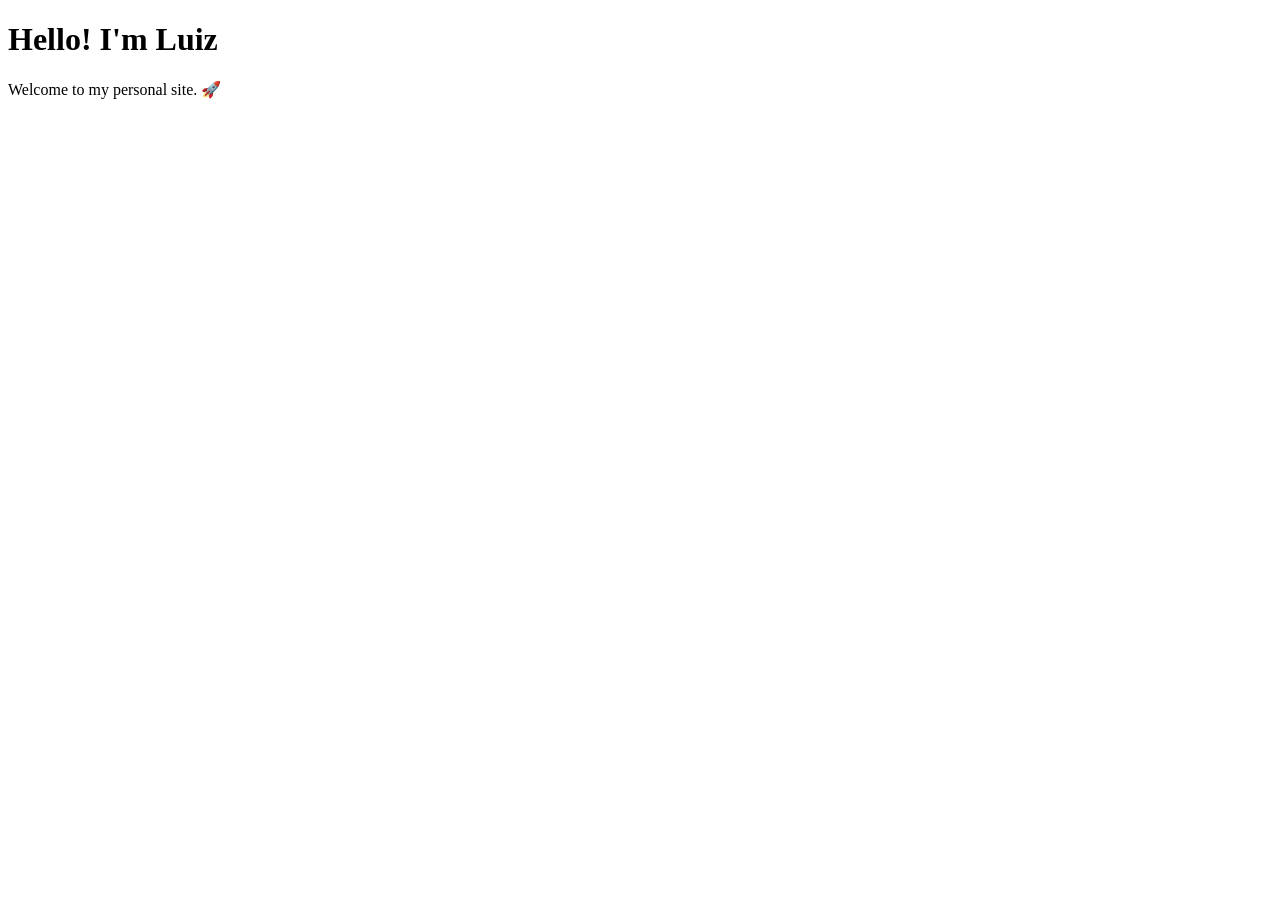
==== index.html @ bf83c4d4 "Initial commit." ====
<!DOCTYPE html>
<html lang="en">
<head>
  <meta charset="UTF-8">
  <title>My Website</title>
  <link rel="stylesheet" href="style.css">
</head>
<body>
  <h1>Hello! I'm Luiz</h1>
  <p>Welcome to my personal site. 🚀</p>
</body>
</html>
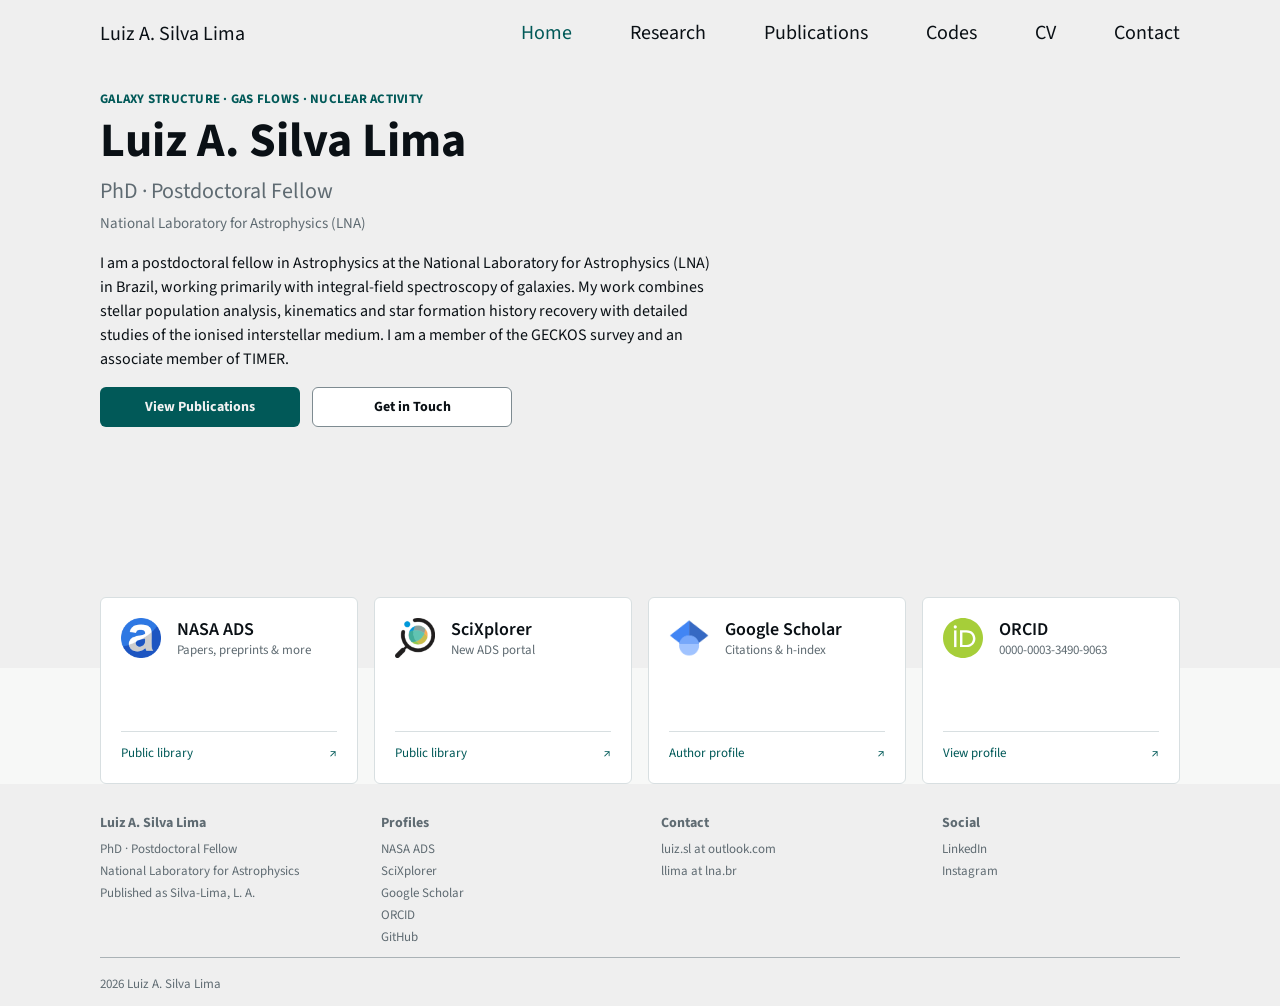
==== commit a8c9beeb: "Rebuild the site from the Penpot design." ====
--- a/index.html
+++ b/index.html
@@ -1,12 +1,234 @@
-<!DOCTYPE html>
+<!doctype html>
 <html lang="en">
-<head>
-  <meta charset="UTF-8">
-  <title>My Website</title>
-  <link rel="stylesheet" href="style.css">
-</head>
-<body>
-  <h1>Hello! I'm Luiz</h1>
-  <p>Welcome to my personal site. 🚀</p>
-</body>
+  <head>
+    <meta charset="utf-8" />
+    <meta name="viewport" content="width=device-width, initial-scale=1" />
+    <title>Luiz A. Silva Lima | Astrophysics</title>
+    <meta
+      name="description"
+      content="Luiz A. Silva Lima, who publishes as Silva-Lima, L. A., is a postdoctoral fellow in astronomy and astrophysics at the National Laboratory for Astrophysics (LNA), working on integral-field spectroscopy of galaxies."
+    />
+    <meta name="theme-color" content="#f7f8f7" />
+    <link rel="icon" href="favicon.svg" type="image/svg+xml" />
+    <link rel="canonical" href="https://luizsl.github.io/" />
+    <meta name="author" content="Luiz A. Silva Lima" />
+    <meta property="og:type" content="website" />
+    <meta property="og:site_name" content="Luiz A. Silva Lima" />
+    <meta property="og:locale" content="en_GB" />
+    <meta property="og:title" content="Luiz A. Silva Lima | Astrophysics" />
+    <meta property="og:description" content="Luiz A. Silva Lima, who publishes as Silva-Lima, L. A., is a postdoctoral fellow in astronomy and astrophysics at the National Laboratory for Astrophysics (LNA), working on integral-field spectroscopy of galaxies." />
+    <meta property="og:url" content="https://luizsl.github.io/" />
+    <meta property="og:image" content="https://luizsl.github.io/images/og-card.jpg" />
+    <meta property="og:image:type" content="image/jpeg" />
+    <meta property="og:image:width" content="1200" />
+    <meta property="og:image:height" content="630" />
+    <meta property="og:image:alt" content="Luiz A. Silva Lima, postdoctoral fellow in Astrophysics" />
+    <meta name="twitter:card" content="summary_large_image" />
+    <meta name="twitter:title" content="Luiz A. Silva Lima | Astrophysics" />
+    <meta name="twitter:description" content="Luiz A. Silva Lima, who publishes as Silva-Lima, L. A., is a postdoctoral fellow in astronomy and astrophysics at the National Laboratory for Astrophysics (LNA), working on integral-field spectroscopy of galaxies." />
+    <meta name="twitter:image" content="https://luizsl.github.io/images/og-card.jpg" />
+    <link rel="stylesheet" href="style.css" />
+    <script type="application/ld+json">
+      {
+        "@context": "https://schema.org",
+        "@graph": [
+          {
+            "@type": "Person",
+            "@id": "https://luizsl.github.io/#person",
+            "name": "Luiz A. Silva Lima",
+            "alternateName": [
+              "Luiz A. Silva-Lima",
+              "L. A. Silva-Lima",
+              "Silva-Lima, L. A.",
+              "Luiz Albérico da Silva Lima"
+            ],
+            "givenName": "Luiz",
+            "familyName": "Silva Lima",
+            "jobTitle": "Postdoctoral Fellow in Astrophysics",
+            "description": "Postdoctoral fellow in Astrophysics at the National Laboratory for Astrophysics (LNA), working with integral-field spectroscopy of galaxies.",
+            "url": "https://luizsl.github.io/",
+            "image": "https://luizsl.github.io/images/portrait.jpg",
+            "email": "mailto:luiz.sl@outlook.com",
+            "identifier": "https://orcid.org/0000-0003-3490-9063",
+            "knowsAbout": [
+              "Astronomy",
+              "Astrophysics",
+              "Integral-field spectroscopy",
+              "Galaxy kinematics",
+              "Galaxy evolution",
+              "Star formation",
+              "Active galactic nuclei",
+              "Stellar populations"
+            ],
+            "worksFor": {
+              "@type": "Organization",
+              "name": "National Laboratory for Astrophysics (LNA)",
+              "address": { "@type": "PostalAddress", "addressCountry": "BR" }
+            },
+            "sameAs": [
+              "https://orcid.org/0000-0003-3490-9063",
+              "https://ui.adsabs.harvard.edu/search/q=author%3A%22Silva-Lima%2C%20Luiz%20A%22",
+              "https://scholar.google.com/scholar?q=%22Silva-Lima%22+astrophysics",
+              "https://github.com/luizsl",
+              "https://www.linkedin.com/in/luiz-silva-lima/",
+              "https://www.instagram.com/luizs.l"
+            ]
+          },
+          {
+            "@type": "WebSite",
+            "@id": "https://luizsl.github.io/#website",
+            "url": "https://luizsl.github.io/",
+            "name": "Luiz A. Silva Lima",
+            "inLanguage": "en",
+            "author": { "@id": "https://luizsl.github.io/#person" }
+          }
+        ]
+      }
+    </script>
+  </head>
+  <body>
+    <a class="skip-link" href="#main">Skip to content</a>
+
+    <header class="site-header">
+      <div class="wrap">
+        <a class="wordmark" href="index.html">Luiz A. Silva Lima</a>
+        <nav class="site-nav" aria-label="Main">
+          <a href="index.html" aria-current="page">Home</a>
+          <a href="research.html">Research</a>
+          <a href="publications.html">Publications</a>
+          <a href="codes.html">Codes</a>
+          <a href="cv.html">CV</a>
+          <a href="contact.html">Contact</a>
+        </nav>
+      </div>
+    </header>
+
+    <main id="main">
+      <section class="hero" aria-labelledby="hero-title">
+        <div class="wrap">
+          <p class="eyebrow hero__focus">Galaxy structure · Gas flows · Nuclear activity</p>
+          <h1 class="display" id="hero-title">Luiz A. Silva Lima</h1>
+          <p class="hero__subtitle">PhD · Postdoctoral Fellow</p>
+          <p class="hero__affiliation">National Laboratory for Astrophysics (LNA)</p>
+          <p class="hero__bio">
+            I am a postdoctoral fellow in Astrophysics at the National Laboratory for
+            Astrophysics (LNA) in Brazil, working primarily with integral-field
+            spectroscopy of galaxies. My work combines stellar population analysis,
+            kinematics and star formation history recovery with detailed studies of the
+            ionised interstellar medium. I am a member of the GECKOS survey and an
+            associate member of TIMER.
+          </p>
+          <div class="hero__actions">
+            <a class="btn btn--primary" href="publications.html">View Publications</a>
+            <a class="btn btn--secondary" href="contact.html">Get in Touch</a>
+          </div>
+        </div>
+      </section>
+
+      <div class="wrap">
+        <div class="profiles">
+          <a
+            class="card profile-card"
+            href="https://ui.adsabs.harvard.edu/search/q=author%3A%22Silva-Lima%2C%20Luiz%20A%22"
+          >
+            <span class="profile-card__head">
+              <img class="profile-card__mark" src="images/icons/ads.png" alt="" width="40" height="40" />
+              <span>
+                <span class="profile-card__title">NASA ADS</span>
+                <span class="profile-card__descriptor">Papers, preprints &amp; more</span>
+              </span>
+            </span>
+            <span class="profile-card__foot">
+              <span>Public library</span>
+              <span aria-hidden="true">↗</span>
+            </span>
+          </a>
+
+          <a class="card profile-card" href="https://scixplorer.org/">
+            <span class="profile-card__head">
+              <img class="profile-card__mark" src="images/icons/scix.png" alt="" width="40" height="40" />
+              <span>
+                <span class="profile-card__title">SciXplorer</span>
+                <span class="profile-card__descriptor">New ADS portal</span>
+              </span>
+            </span>
+            <span class="profile-card__foot">
+              <span>Public library</span>
+              <span aria-hidden="true">↗</span>
+            </span>
+          </a>
+
+          <a
+            class="card profile-card"
+            href="https://scholar.google.com/scholar?q=%22Silva-Lima%22+astrophysics"
+          >
+            <span class="profile-card__head">
+              <img class="profile-card__mark" src="images/icons/scholar.png" alt="" width="40" height="40" />
+              <span>
+                <span class="profile-card__title">Google Scholar</span>
+                <span class="profile-card__descriptor">Citations &amp; h-index</span>
+              </span>
+            </span>
+            <span class="profile-card__foot">
+              <span>Author profile</span>
+              <span aria-hidden="true">↗</span>
+            </span>
+          </a>
+
+          <a class="card profile-card" href="https://orcid.org/0000-0003-3490-9063">
+            <span class="profile-card__head">
+              <img class="profile-card__mark" src="images/icons/orcid.svg" alt="" width="40" height="40" />
+              <span>
+                <span class="profile-card__title">ORCID</span>
+                <span class="profile-card__descriptor">0000-0003-3490-9063</span>
+              </span>
+            </span>
+            <span class="profile-card__foot">
+              <span>View profile</span>
+              <span aria-hidden="true">↗</span>
+            </span>
+          </a>
+        </div>
+      </div>
+    </main>
+
+    <footer class="site-footer">
+      <div class="wrap">
+        <div class="site-footer__grid">
+          <div>
+            <h2>Luiz A. Silva Lima</h2>
+            <p>PhD · Postdoctoral Fellow</p>
+            <p>National Laboratory for Astrophysics</p>
+            <p>Published as Silva-Lima, L. A.</p>
+          </div>
+          <div>
+            <h2>Profiles</h2>
+            <ul>
+              <li><a href="https://ui.adsabs.harvard.edu/search/q=author%3A%22Silva-Lima%2C%20Luiz%20A%22">NASA ADS</a></li>
+              <li><a href="https://scixplorer.org/">SciXplorer</a></li>
+              <li><a href="https://scholar.google.com/scholar?q=%22Silva-Lima%22+astrophysics">Google Scholar</a></li>
+              <li><a href="https://orcid.org/0000-0003-3490-9063">ORCID</a></li>
+              <li><a href="https://github.com/luizsl">GitHub</a></li>
+            </ul>
+          </div>
+          <div>
+            <h2>Contact</h2>
+            <ul>
+              <li><a href="mailto:luiz.sl@outlook.com">luiz.sl at outlook.com</a></li>
+              <li><a href="mailto:llima@lna.br">llima at lna.br</a></li>
+            </ul>
+          </div>
+          <div>
+            <h2>Social</h2>
+            <ul>
+              <li><a href="https://www.linkedin.com/in/luiz-silva-lima/">LinkedIn</a></li>
+              <li><a href="https://www.instagram.com/luizs.l">Instagram</a></li>
+            </ul>
+          </div>
+        </div>
+        <hr class="site-footer__rule" />
+        <p class="site-footer__bottom">2026 Luiz A. Silva Lima</p>
+      </div>
+    </footer>
+  </body>
 </html>
--- a/style.css
+++ b/style.css
@@ -0,0 +1,1123 @@
+/* ==========================================================================
+   Luiz A. Silva Lima — personal website
+   Styles derived from the Penpot design system ("REF — Style Guide" v1.0),
+   rebuilt as one responsive stylesheet: desktop frame 1366 px (gutter 100),
+   mobile frame 390 px (gutter 24).
+   ========================================================================== */
+
+@import url("https://fonts.googleapis.com/css2?family=Source+Sans+3:wght@400;600;700&display=swap");
+
+/* --------------------------------------------------------------------------
+   Design tokens
+   -------------------------------------------------------------------------- */
+
+:root {
+  /* Colour */
+  --page: #f7f8f7;
+  --card: #ffffff;
+  --header: #efefef;
+  --footer: #efefef;
+  --ink: #0a1015;
+  --muted: #5f6b72;
+  --inverse: #f2f2f2;
+  --primary: #015958;
+  --primary-hover: #014a49;
+  --primary-pressed: #013f3e;
+  --border: #d8dfe1;
+  --border-strong: #7e8b91;
+
+  /* Type */
+  --font: "Source Sans 3", "Source Sans Pro", system-ui, -apple-system, sans-serif;
+
+  /* Layout */
+  --frame: 1366px;
+  --content: 1166px;
+  --gutter: 100px;
+  --radius: 6px;
+
+  /* Spacing scale */
+  --space-1: 8px;
+  --space-2: 16px;
+  --space-3: 24px;
+  --space-4: 32px;
+  --space-5: 48px;
+  --space-6: 100px;
+}
+
+*,
+*::before,
+*::after {
+  box-sizing: border-box;
+}
+
+html {
+  scroll-behavior: smooth;
+}
+
+body {
+  display: flex;
+  flex-direction: column;
+  min-height: 100vh;
+  min-width: 320px;
+  margin: 0;
+  background: var(--page);
+  color: var(--ink);
+  font-family: var(--font);
+  font-size: 16px;
+  line-height: 1.5;
+  -webkit-font-smoothing: antialiased;
+}
+
+img {
+  max-width: 100%;
+  height: auto;
+  display: block;
+}
+
+a {
+  color: inherit;
+}
+
+:focus-visible {
+  outline: 2px solid var(--primary);
+  outline-offset: 2px;
+}
+
+/* --------------------------------------------------------------------------
+   Typography scale
+   -------------------------------------------------------------------------- */
+
+h1,
+h2,
+h3,
+h4,
+p,
+ul,
+ol,
+figure {
+  margin: 0;
+}
+
+h1 {
+  font-size: 40px;
+  font-weight: 400;
+  line-height: 1;
+  letter-spacing: 0;
+}
+
+.display {
+  font-size: 48px;
+  font-weight: 700;
+  line-height: 1.05;
+}
+
+h2 {
+  font-size: 32px;
+  font-weight: 400;
+  line-height: 1.05;
+}
+
+h3 {
+  font-size: 24px;
+  font-weight: 400;
+  line-height: 1.5;
+}
+
+.eyebrow {
+  font-size: 13px;
+  font-weight: 700;
+  line-height: 1.2;
+  letter-spacing: 0.02em;
+  text-transform: uppercase;
+  color: var(--primary);
+}
+
+.lead {
+  font-size: 18px;
+  font-weight: 400;
+  line-height: 1.45;
+  color: var(--muted);
+}
+
+.prose {
+  font-size: 17px;
+  line-height: 1.6;
+}
+
+.body-text {
+  font-size: 16px;
+  line-height: 1.55;
+}
+
+.caption {
+  font-size: 14px;
+  line-height: 1.5;
+  color: var(--muted);
+}
+
+.meta {
+  font-size: 11px;
+  font-weight: 700;
+  line-height: 1.45;
+  letter-spacing: 0.04em;
+  color: var(--muted);
+  text-transform: uppercase;
+}
+
+/* --------------------------------------------------------------------------
+   Layout helpers
+   -------------------------------------------------------------------------- */
+
+.wrap {
+  width: 100%;
+  max-width: var(--frame);
+  margin-inline: auto;
+  padding-inline: var(--gutter);
+}
+
+.page-main,
+main {
+  flex: 1 0 auto;
+}
+
+.page-title {
+  padding-top: 100px;
+}
+
+.page-title h1 {
+  margin-bottom: 12px;
+}
+
+.page-title .lead {
+  max-width: 760px;
+}
+
+.section {
+  padding-block: var(--space-4);
+}
+
+.skip-link {
+  position: absolute;
+  left: -9999px;
+  top: 0;
+  z-index: 10;
+  padding: 12px 20px;
+  background: var(--card);
+  border: 1px solid var(--primary);
+  border-radius: var(--radius);
+}
+
+.skip-link:focus {
+  left: 16px;
+  top: 16px;
+}
+
+/* --------------------------------------------------------------------------
+   Header
+   -------------------------------------------------------------------------- */
+
+.site-header {
+  background: var(--header);
+}
+
+.site-header .wrap {
+  display: flex;
+  align-items: center;
+  justify-content: space-between;
+  gap: var(--space-4);
+  min-height: 68px;
+}
+
+.wordmark {
+  font-size: 20px;
+  font-weight: 400;
+  line-height: 1.2;
+  text-decoration: none;
+  white-space: nowrap;
+}
+
+.site-nav {
+  display: flex;
+  align-items: center;
+  gap: 58px;
+}
+
+.site-nav a {
+  font-size: 20px;
+  font-weight: 400;
+  line-height: 1.2;
+  text-decoration: none;
+  padding-block: 5px;
+  border-bottom: 2px solid transparent;
+}
+
+.site-nav a:hover {
+  color: var(--primary);
+}
+
+.site-nav a[aria-current="page"] {
+  color: var(--primary);
+}
+
+/* --------------------------------------------------------------------------
+   Home — hero
+   -------------------------------------------------------------------------- */
+
+.hero {
+  background: var(--header);
+}
+
+.hero .wrap {
+  padding-top: var(--space-3);
+  min-height: 600px;
+}
+
+.hero__focus {
+  margin-bottom: var(--space-1);
+}
+
+.hero h1 {
+  margin-bottom: 10px;
+}
+
+.hero__subtitle {
+  font-size: 22px;
+  line-height: 1.4;
+  color: var(--muted);
+  margin-bottom: 6px;
+}
+
+.hero__affiliation {
+  font-size: 15px;
+  line-height: 1.5;
+  color: var(--muted);
+  margin-bottom: var(--space-2);
+}
+
+.hero__bio {
+  max-width: 620px;
+  font-size: 16px;
+  line-height: 1.5;
+  margin-bottom: var(--space-2);
+}
+
+.hero__actions {
+  display: flex;
+  flex-wrap: wrap;
+  gap: 12px;
+}
+
+/* --------------------------------------------------------------------------
+   Buttons
+   -------------------------------------------------------------------------- */
+
+.btn {
+  display: inline-flex;
+  align-items: center;
+  justify-content: center;
+  min-width: 200px;
+  height: 40px;
+  padding-inline: var(--space-3);
+  border: 1.5px solid transparent;
+  border-radius: var(--radius);
+  font-size: 14px;
+  font-weight: 700;
+  line-height: 1.2;
+  text-decoration: none;
+  transition: background-color 120ms ease, color 120ms ease, border-color 120ms ease;
+}
+
+.btn--primary {
+  background: var(--primary);
+  color: var(--inverse);
+}
+
+.btn--primary:hover {
+  background: var(--primary-hover);
+}
+
+.btn--primary:active {
+  background: var(--primary-pressed);
+}
+
+.btn--secondary {
+  background: var(--card);
+  color: var(--ink);
+  border-color: var(--border-strong);
+}
+
+.btn--secondary:hover {
+  border-color: var(--primary);
+  color: var(--primary);
+}
+
+.btn[aria-disabled="true"] {
+  background: var(--header);
+  color: var(--muted);
+  border-color: transparent;
+  pointer-events: none;
+}
+
+/* --------------------------------------------------------------------------
+   Cards
+   -------------------------------------------------------------------------- */
+
+.card {
+  background: var(--card);
+  border: 1px solid var(--border);
+  border-radius: var(--radius);
+}
+
+/* Profile link cards (Home) ------------------------------------------------ */
+
+.profiles {
+  display: grid;
+  grid-template-columns: repeat(4, minmax(0, 1fr));
+  gap: var(--space-2);
+  margin-top: -71px;
+  position: relative;
+}
+
+.profile-card {
+  display: flex;
+  flex-direction: column;
+  justify-content: space-between;
+  min-height: 187px;
+  padding: 20px;
+  text-decoration: none;
+}
+
+.profile-card:hover {
+  border-color: var(--border-strong);
+}
+
+.profile-card__head {
+  display: grid;
+  grid-template-columns: auto 1fr;
+  column-gap: var(--space-2);
+  align-items: start;
+}
+
+/* Let the wrapper collapse so title and descriptor become grid items. */
+.profile-card__head > span:last-child {
+  display: contents;
+}
+
+
+
+.profile-card__mark {
+  grid-row: span 2;
+  flex: none;
+  width: 40px;
+  height: 40px;
+  object-fit: contain;
+}
+
+.profile-card__title {
+  display: block;
+  font-size: 18px;
+  font-weight: 600;
+  line-height: 1.3;
+}
+
+.profile-card__descriptor {
+  display: block;
+  font-size: 13px;
+  line-height: 1.5;
+  color: var(--muted);
+}
+
+.profile-card__foot {
+  display: flex;
+  align-items: center;
+  justify-content: space-between;
+  gap: var(--space-2);
+  border-top: 1px solid var(--border);
+  padding-top: 12px;
+  font-size: 13px;
+  color: var(--primary);
+}
+
+/* Compact profile cards (Publications) ------------------------------------ */
+
+.profiles--compact {
+  margin-top: 0;
+  margin-bottom: var(--space-4);
+  gap: var(--space-2);
+}
+
+.profile-card--compact {
+  flex-direction: row;
+  align-items: center;
+  justify-content: flex-start;
+  gap: var(--space-2);
+  min-height: 78px;
+  padding: 16px;
+  text-decoration: none;
+}
+
+.profile-card--compact .profile-card__mark {
+  width: 40px;
+  height: 40px;
+}
+
+.profile-card--compact .profile-card__title {
+  font-size: 20px;
+  font-weight: 400;
+}
+
+.profile-card--compact .profile-card__hint {
+  display: block;
+  font-size: 14px;
+  color: var(--primary);
+}
+
+/* Stat cards --------------------------------------------------------------- */
+
+.stats {
+  display: grid;
+  grid-template-columns: repeat(4, minmax(0, 1fr));
+  gap: var(--space-2);
+}
+
+.stat-card {
+  position: relative;
+  padding: 20px;
+  min-height: 94px;
+}
+
+.stat-card::before {
+  content: "";
+  position: absolute;
+  inset-block-start: 8px;
+  inset-inline-start: 20px;
+  width: 20px;
+  height: 2px;
+  border-radius: 1px;
+  background: var(--primary);
+}
+
+.stat-card__value {
+  font-size: 28px;
+  font-weight: 700;
+  line-height: 1.2;
+}
+
+.stat-card__label {
+  font-size: 11px;
+  font-weight: 600;
+  line-height: 1.5;
+  color: var(--muted);
+}
+
+/* --------------------------------------------------------------------------
+   Research
+   -------------------------------------------------------------------------- */
+
+.research-intro {
+  display: grid;
+  grid-template-columns: minmax(0, 692px) 410px;
+  justify-content: space-between;
+  column-gap: 64px;
+  padding-block: 100px var(--space-4);
+}
+
+.research-intro__portrait {
+  align-self: start;
+}
+
+.research-intro__portrait img {
+  width: 100%;
+  height: auto;
+}
+
+.research-intro .prose,
+.research-intro .caption,
+.research-intro .lead {
+  max-width: 692px;
+}
+
+.research-intro h1 {
+  margin-bottom: 16px;
+}
+
+.research-intro .lead {
+  margin-bottom: 6px;
+}
+
+.research-intro .caption {
+  font-size: 15px;
+  margin-bottom: var(--space-3);
+}
+
+.research-list {
+  display: grid;
+  gap: var(--space-4);
+  padding-bottom: var(--space-5);
+}
+
+.research-card {
+  display: flex;
+  align-items: center;
+  gap: 44px;
+  min-height: 390px;
+  padding: var(--space-3);
+}
+
+.research-card__media {
+  flex: 1 1 auto;
+  min-width: 0;
+  display: flex;
+  align-items: center;
+  justify-content: center;
+}
+
+.research-card__media img {
+  width: 100%;
+  max-height: 322px;
+  object-fit: contain;
+}
+
+/* Text sits on the outer edge of the card and aligns away from the figure. */
+.research-card__body {
+  flex: 0 0 406px;
+  max-width: 406px;
+  text-align: right;
+}
+
+.research-card__kicker {
+  font-size: 20px;
+  line-height: 1.2;
+  color: var(--muted);
+  margin-top: 8px;
+}
+
+.research-card h2 {
+  font-size: 32px;
+}
+
+.research-card p {
+  margin-top: 12px;
+  font-size: 16px;
+  color: var(--muted);
+}
+
+.research-card--reverse {
+  flex-direction: row-reverse;
+}
+
+.research-card--reverse .research-card__body {
+  text-align: left;
+}
+
+.figure-pending {
+  display: grid;
+  place-items: center;
+  width: 100%;
+  min-height: 260px;
+  border: 1px dashed var(--border-strong);
+  border-radius: var(--radius);
+  color: var(--muted);
+  font-size: 14px;
+  text-align: center;
+  padding: var(--space-3);
+}
+
+/* --------------------------------------------------------------------------
+   Publications
+   -------------------------------------------------------------------------- */
+
+.publications-head h1 {
+  margin-bottom: 12px;
+}
+
+.publications-head .lead {
+  margin-bottom: var(--space-3);
+}
+
+.pub-card {
+  padding: var(--space-3);
+  margin-bottom: var(--space-2);
+}
+
+.pub-card h2 {
+  font-size: 32px;
+  margin-bottom: var(--space-2);
+}
+
+.ref-list {
+  list-style: none;
+  padding: 0;
+  display: grid;
+  gap: var(--space-2);
+}
+
+.ref-list li {
+  font-size: 16px;
+  line-height: 1.55;
+}
+
+.ref-list .ref-links {
+  display: inline-flex;
+  gap: 14px;
+  margin-left: 6px;
+  font-size: 14px;
+  font-weight: 700;
+  white-space: nowrap;
+}
+
+.ref-list a,
+.contact-card a {
+  color: var(--primary);
+  text-decoration: none;
+  border-bottom: 1px solid transparent;
+}
+
+.ref-list a:hover,
+.contact-card a:hover {
+  border-bottom-color: currentColor;
+}
+
+.pub-card + .stats {
+  margin-top: var(--space-4);
+  margin-bottom: var(--space-5);
+}
+
+/* --------------------------------------------------------------------------
+   Codes
+   -------------------------------------------------------------------------- */
+
+.codes-grid {
+  display: grid;
+  grid-template-columns: repeat(3, minmax(0, 1fr));
+  gap: 43px;
+  padding-bottom: var(--space-5);
+}
+
+.code-card {
+  display: flex;
+  flex-direction: column;
+  padding: var(--space-3);
+  min-height: 341px;
+}
+
+.code-card__top {
+  display: flex;
+  align-items: center;
+  justify-content: space-between;
+  gap: var(--space-2);
+  margin-bottom: 16px;
+}
+
+.code-card__category {
+  display: flex;
+  align-items: center;
+  gap: 10px;
+  font-size: 11px;
+  font-weight: 700;
+  letter-spacing: 0.04em;
+  text-transform: uppercase;
+  color: var(--primary);
+}
+
+.code-card__category::before {
+  content: "";
+  width: 8px;
+  height: 8px;
+  border-radius: 2px;
+  background: var(--primary);
+}
+
+.badge {
+  display: inline-grid;
+  place-items: center;
+  min-width: 96px;
+  height: 20px;
+  padding-inline: 8px;
+  border-radius: 4px;
+  background: var(--primary);
+  color: var(--inverse);
+  font-size: 11px;
+  font-weight: 700;
+  letter-spacing: 0.04em;
+  text-transform: uppercase;
+}
+
+.code-card h2 {
+  font-size: 32px;
+  line-height: 1.1;
+  margin-bottom: 16px;
+}
+
+.code-card__subtitle {
+  font-size: 20px;
+  line-height: 1.2;
+  color: var(--muted);
+  margin-bottom: 12px;
+}
+
+.code-card__description {
+  font-size: 16px;
+  color: var(--muted);
+}
+
+.code-card__meta {
+  margin-top: auto;
+  padding-top: var(--space-3);
+}
+
+.code-card__links {
+  display: flex;
+  flex-wrap: wrap;
+  gap: 20px;
+  margin-top: var(--space-2);
+  padding-top: var(--space-2);
+  border-top: 1px solid var(--border);
+  font-size: 14px;
+  font-weight: 700;
+}
+
+.code-card__links a {
+  color: var(--primary);
+  text-decoration: none;
+}
+
+.code-card__links a:hover {
+  text-decoration: underline;
+}
+
+/* --------------------------------------------------------------------------
+   CV
+   -------------------------------------------------------------------------- */
+
+.cv-actions {
+  margin-block: var(--space-3) var(--space-4);
+}
+
+.cv-sheets {
+  display: grid;
+  gap: var(--space-2);
+  padding-bottom: var(--space-5);
+}
+
+.cv-sheet {
+  border: 1px solid var(--border);
+  background: var(--card);
+}
+
+.cv-sheet img {
+  width: 100%;
+  height: auto;
+}
+
+/* --------------------------------------------------------------------------
+   Contact
+   -------------------------------------------------------------------------- */
+
+.contact-grid {
+  display: grid;
+  grid-template-columns: repeat(auto-fit, minmax(280px, 300px));
+  gap: 31px;
+  padding-block: var(--space-4) var(--space-5);
+}
+
+.contact-card {
+  padding: var(--space-3);
+  min-height: 108px;
+}
+
+.contact-card__icon {
+  width: 36px;
+  height: 24px;
+  margin-bottom: 12px;
+  color: var(--primary);
+}
+
+.contact-card__address {
+  font-size: 16px;
+  font-weight: 700;
+}
+
+.contact-card__note {
+  font-size: 14px;
+  color: var(--muted);
+  margin-top: 2px;
+}
+
+/* --------------------------------------------------------------------------
+   Footer
+   -------------------------------------------------------------------------- */
+
+.site-footer {
+  background: var(--footer);
+  margin-top: auto;
+}
+
+.site-footer__grid {
+  display: grid;
+  grid-template-columns: repeat(4, minmax(0, 1fr));
+  gap: 42px;
+  padding-block: 30px var(--space-1);
+}
+
+.site-footer h2 {
+  font-size: 14px;
+  font-weight: 700;
+  line-height: 1.35;
+  color: var(--muted);
+  margin-bottom: 6px;
+}
+
+.site-footer ul {
+  list-style: none;
+  padding: 0;
+  display: grid;
+  gap: 0;
+}
+
+.site-footer li,
+.site-footer p {
+  font-size: 13px;
+  line-height: 1.69;
+  color: var(--muted);
+}
+
+.site-footer a {
+  text-decoration: none;
+}
+
+.site-footer a:hover {
+  color: var(--primary);
+}
+
+.site-footer__rule {
+  border: 0;
+  border-top: 1px solid var(--border-strong);
+  opacity: 0.6;
+  margin: 0;
+}
+
+.site-footer__bottom {
+  font-size: 14px;
+  line-height: 1.5;
+  color: var(--muted);
+  padding-block: 16px 10px;
+}
+
+/* --------------------------------------------------------------------------
+   404
+   -------------------------------------------------------------------------- */
+
+.error-page {
+  display: grid;
+  align-content: center;
+  gap: var(--space-3);
+  min-height: 60vh;
+  padding-block: var(--space-5);
+}
+
+/* --------------------------------------------------------------------------
+   Responsive — mobile frame (390 px, gutter 24)
+   -------------------------------------------------------------------------- */
+
+@media (max-width: 1100px) {
+  :root {
+    --gutter: 48px;
+  }
+
+  .site-nav {
+    gap: 32px;
+  }
+
+  .research-card {
+    gap: var(--space-4);
+  }
+}
+
+@media (max-width: 900px) {
+  :root {
+    --gutter: 24px;
+  }
+
+  .site-header .wrap {
+    flex-direction: column;
+    align-items: flex-start;
+    gap: var(--space-2);
+    padding-block: 16px;
+  }
+
+  .site-nav {
+    flex-wrap: wrap;
+    gap: 4px 16px;
+  }
+
+  .site-nav a {
+    font-size: 18px;
+  }
+
+  .hero .wrap {
+    min-height: 0;
+    padding-block: var(--space-4) var(--space-4);
+  }
+
+  .hero h1 {
+    font-size: 34px;
+    font-weight: 700;
+    line-height: 1.1;
+  }
+
+  .hero__focus {
+    font-size: 10px;
+  }
+
+  .hero__subtitle {
+    font-size: 18px;
+  }
+
+  .hero__affiliation {
+    font-size: 13px;
+  }
+
+  .hero__bio {
+    font-size: 14px;
+  }
+
+  .hero__actions {
+    flex-direction: column;
+    align-items: stretch;
+  }
+
+  .hero__actions .btn {
+    min-width: 0;
+  }
+
+  .profiles {
+    margin-top: 0;
+    padding-top: var(--space-4);
+    grid-template-columns: 1fr;
+  }
+
+  .profile-card {
+    min-height: 68px;
+    gap: 12px;
+    padding: 16px;
+  }
+
+  .profile-card__foot {
+    border-top: 0;
+    padding-top: 0;
+  }
+
+  .profiles--compact .profile-card__title {
+    font-size: 18px;
+  }
+
+  .research-intro {
+    grid-template-columns: minmax(0, 1fr);
+    row-gap: var(--space-4);
+  }
+
+  .research-intro__portrait {
+    order: 2;
+  }
+
+  .research-intro .lead {
+    font-size: 18px;
+  }
+
+  .research-card,
+  .research-card--reverse {
+    flex-direction: column;
+    align-items: stretch;
+    gap: var(--space-3);
+    padding: var(--space-3);
+    min-height: 0;
+  }
+
+  .research-card--reverse .research-card__body {
+    text-align: left;
+  }
+
+  .research-card__body {
+    flex: 1 1 auto;
+    max-width: none;
+    text-align: left;
+  }
+
+  .research-card h2 {
+    font-size: 28px;
+  }
+
+  .codes-grid {
+    grid-template-columns: 1fr;
+    gap: var(--space-3);
+  }
+
+  .stats {
+    grid-template-columns: 1fr;
+    gap: var(--space-2);
+  }
+
+  .stat-card {
+    min-height: 68px;
+    display: flex;
+    align-items: baseline;
+    gap: 10px;
+    padding: 16px;
+  }
+
+  .stat-card__value {
+    font-size: 26px;
+  }
+
+  .site-footer__grid {
+    grid-template-columns: 1fr;
+    gap: var(--space-3);
+    padding-block: var(--space-3) var(--space-1);
+  }
+
+  .contact-grid {
+    grid-template-columns: 1fr;
+  }
+
+  .page-title {
+    padding-top: var(--space-4);
+  }
+
+  .page-title h1 {
+    font-size: 34px;
+    font-weight: 700;
+    line-height: 1.1;
+  }
+}
+
+@media (prefers-reduced-motion: reduce) {
+  html {
+    scroll-behavior: auto;
+  }
+
+  * {
+    transition: none !important;
+  }
+}
+
+/* Print: the CV sheets are the printable artefact. */
+@media print {
+  .site-header,
+  .site-footer,
+  .skip-link,
+  .cv-actions {
+    display: none !important;
+  }
+
+  .cv-sheet {
+    border: 0;
+    break-inside: avoid;
+    page-break-inside: avoid;
+  }
+
+  .cv-sheet img {
+    max-height: 100vh;
+    object-fit: contain;
+  }
+}
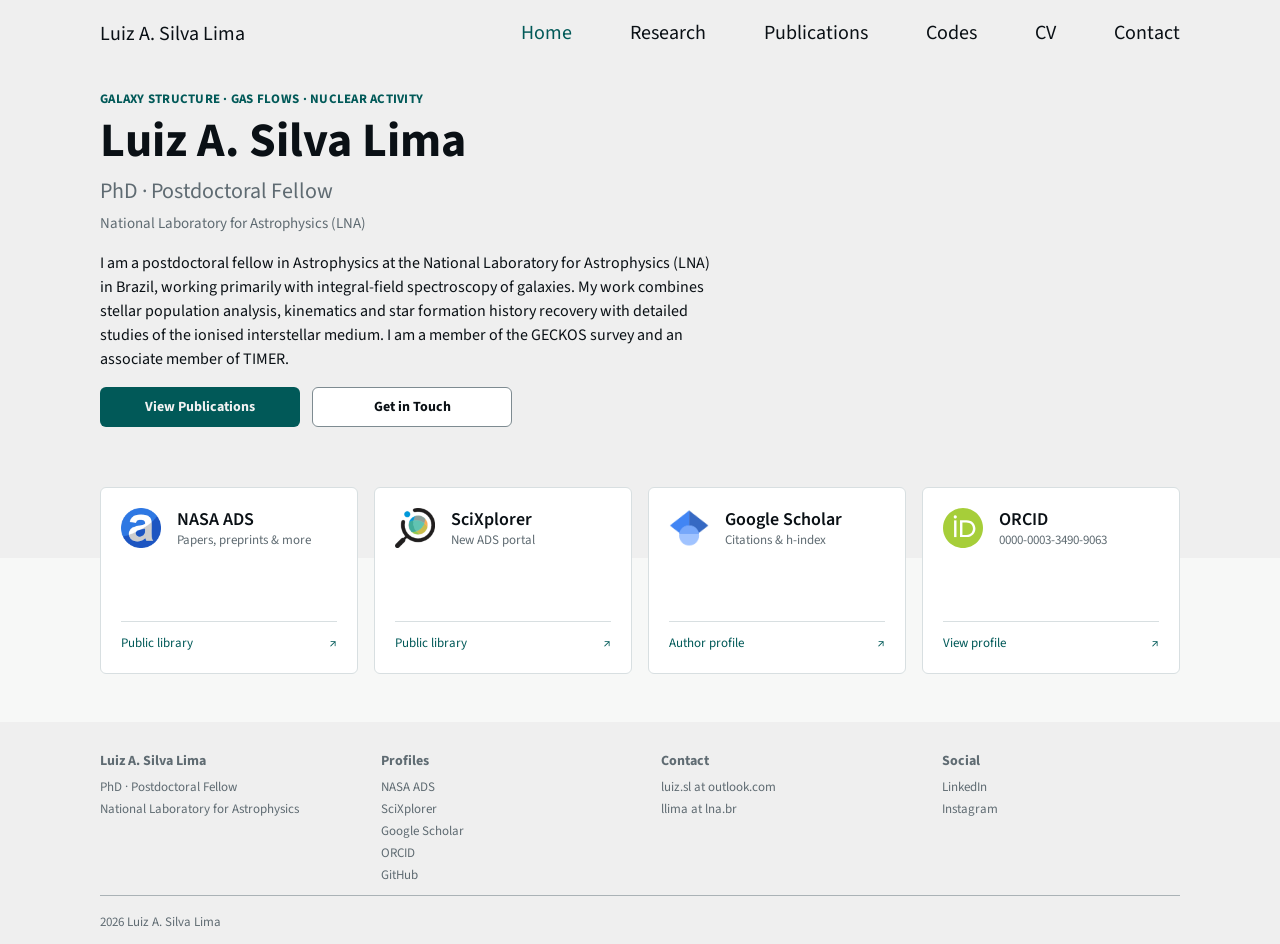
==== commit c27707f5: "Remove the footer line." ====
--- a/index.html
+++ b/index.html
@@ -199,7 +199,6 @@
             <h2>Luiz A. Silva Lima</h2>
             <p>PhD · Postdoctoral Fellow</p>
             <p>National Laboratory for Astrophysics</p>
-            <p>Published as Silva-Lima, L. A.</p>
           </div>
           <div>
             <h2>Profiles</h2>
--- a/style.css
+++ b/style.css
@@ -269,7 +269,7 @@
 
 .hero .wrap {
   padding-top: var(--space-3);
-  min-height: 600px;
+  min-height: 490px;
 }
 
 .hero__focus {
@@ -375,6 +375,10 @@
   grid-template-columns: repeat(4, minmax(0, 1fr));
   gap: var(--space-2);
   margin-top: -71px;
+  /* Breathing room before the footer seam, matching the other pages. Padding,
+     not margin: the grid sits inside a wrapper whose only padding is inline, so a
+     bottom margin could collapse through it. */
+  padding-bottom: var(--space-5);
   position: relative;
 }
 
@@ -476,7 +480,7 @@
 
 .stats {
   display: grid;
-  grid-template-columns: repeat(4, minmax(0, 1fr));
+  grid-template-columns: repeat(auto-fit, minmax(min(240px, 100%), 1fr));
   gap: var(--space-2);
 }
 
@@ -524,6 +528,9 @@
 
 .research-intro__portrait {
   align-self: start;
+  /* In the design the portrait starts level with the lead line, not with the
+     page title: H1 height (40) + the 16 px gap above the lead. */
+  margin-top: 56px;
 }
 
 .research-intro__portrait img {
@@ -608,19 +615,6 @@
 
 .research-card--reverse .research-card__body {
   text-align: left;
-}
-
-.figure-pending {
-  display: grid;
-  place-items: center;
-  width: 100%;
-  min-height: 260px;
-  border: 1px dashed var(--border-strong);
-  border-radius: var(--radius);
-  color: var(--muted);
-  font-size: 14px;
-  text-align: center;
-  padding: var(--space-3);
 }
 
 /* --------------------------------------------------------------------------
@@ -1019,6 +1013,7 @@
 
   .research-intro__portrait {
     order: 2;
+    margin-top: 0;
   }
 
   .research-intro .lead {
